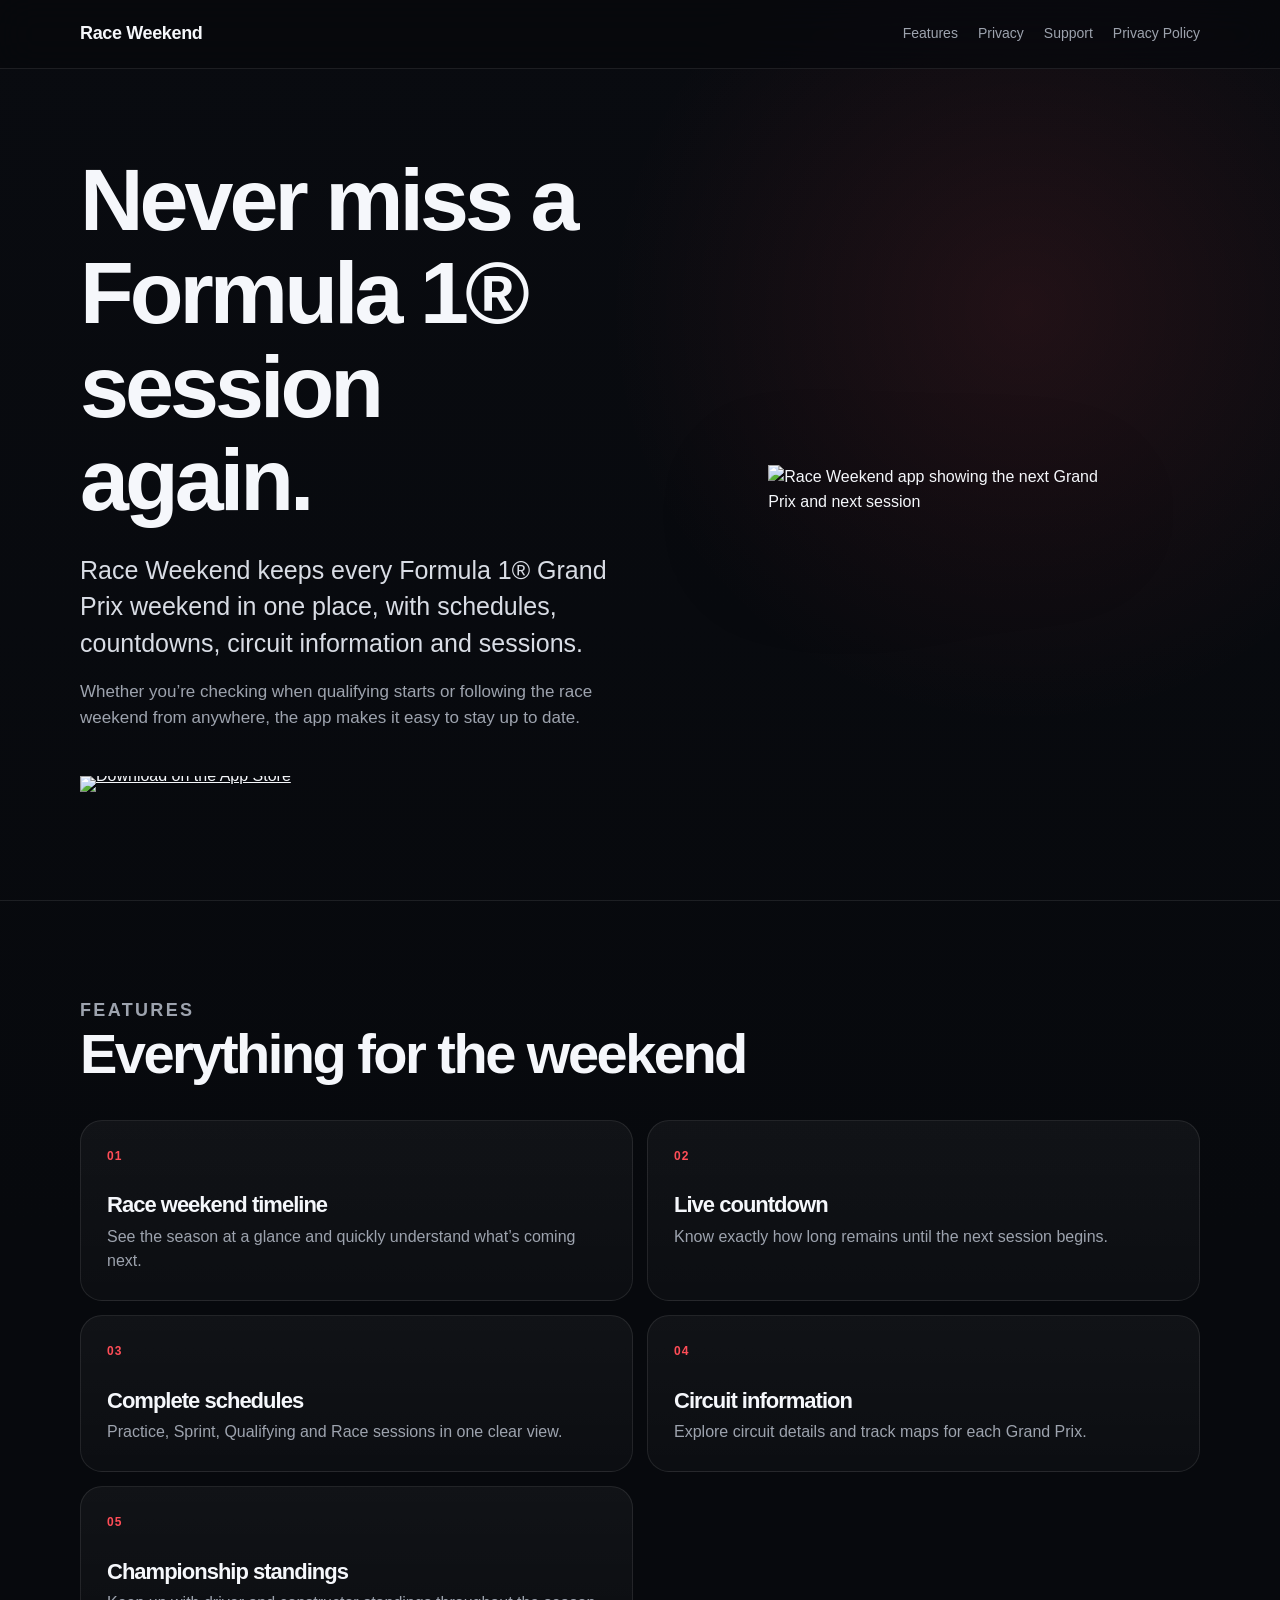
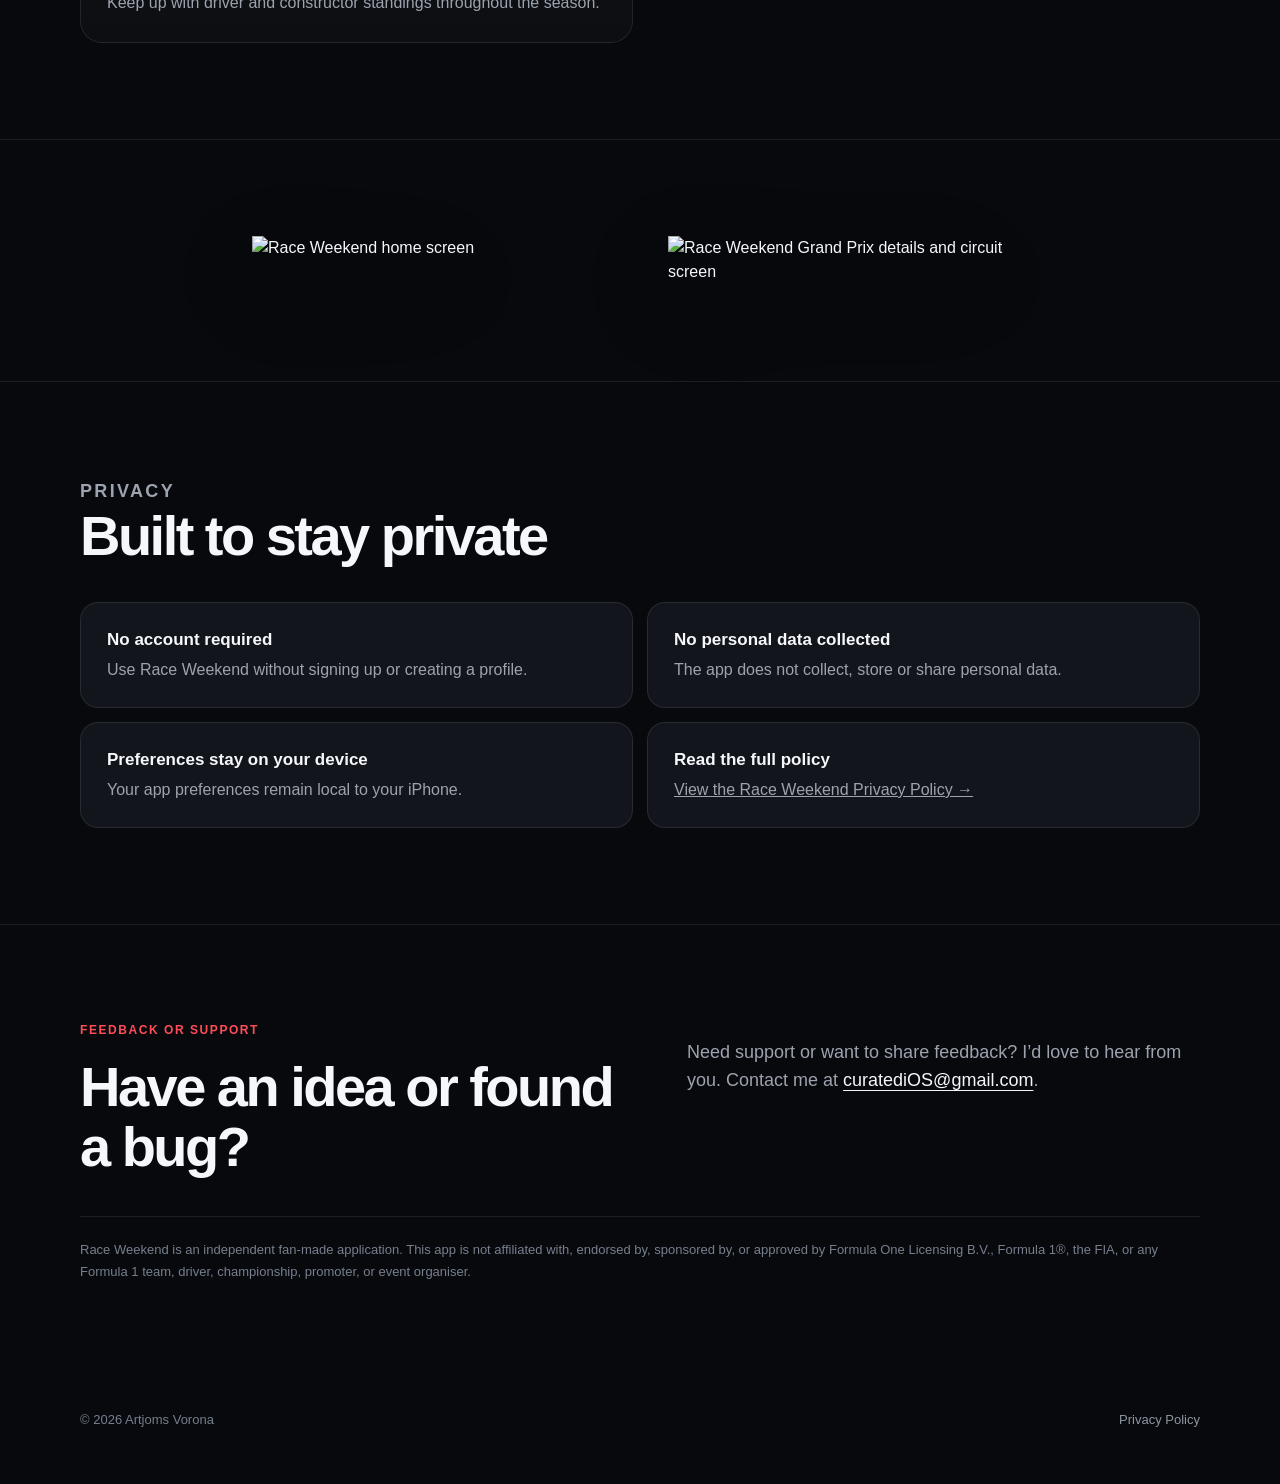
==== index.html @ 5fdb57f1 "Add files via upload" ====
<!doctype html>
<html lang="en">
<head>
  <meta charset="utf-8">
  <meta name="viewport" content="width=device-width, initial-scale=1">
  <title>Race Weekend — Formula 1® Schedule Companion</title>
  <meta name="description" content="Race Weekend keeps Formula 1® Grand Prix schedules, countdowns, circuit information and sessions in one place.">
  <link rel="stylesheet" href="styles.css">
</head>
<body>
  <header class="site-header">
    <div class="container nav">
      <a class="brand" href="./">Race Weekend</a>
      <nav class="nav-links" aria-label="Main navigation">
        <a href="#features">Features</a>
        <a href="#privacy">Privacy</a>
        <a href="#support">Support</a>
        <a href="privacy/">Privacy Policy</a>
      </nav>
    </div>
  </header>

  <main>
    <section class="container hero">
      <div class="hero-copy">
<!--        <p class="eyebrow">Race Weekend</p>-->
        <h1>Never miss a Formula 1® session again.</h1>
        <p class="lead">
          Race Weekend keeps every Formula 1® Grand Prix weekend in one place,
          with schedules, countdowns, circuit information and sessions.
        </p>
        <p class="copy">
          Whether you’re checking when qualifying starts or following the race
          weekend from anywhere, the app makes it easy to stay up to date.
        </p>
        <div class="app-store-cta">
          <a
            href="https://apps.apple.com/app/id6795156300"
            target="_blank"
            rel="noopener noreferrer"
            aria-label="Download Race Weekend on the App Store"
          >
            <img
              src="assets/download-on-the-app-store.svg"
              alt="Download on the App Store"
              class="app-store-badge"
            >
          </a>
        </div>
      </div>

      <div class="phone-stage">
        <img src="assets/race-weekend-home.png" alt="Race Weekend app showing the next Grand Prix and next session">
      </div>
    </section>

    <section class="section" id="features">
      <div class="container">
        <div class="section-heading">
          <p class="eyebrow">Features</p>
          <h2>Everything for the weekend</h2>
        </div>

        <div class="feature-grid">
          <article class="card">
            <span class="number">01</span>
            <h3>Race weekend timeline</h3>
            <p>See the season at a glance and quickly understand what’s coming next.</p>
          </article>

          <article class="card">
            <span class="number">02</span>
            <h3>Live countdown</h3>
            <p>Know exactly how long remains until the next session begins.</p>
          </article>

          <article class="card">
            <span class="number">03</span>
            <h3>Complete schedules</h3>
            <p>Practice, Sprint, Qualifying and Race sessions in one clear view.</p>
          </article>

          <article class="card">
            <span class="number">04</span>
            <h3>Circuit information</h3>
            <p>Explore circuit details and track maps for each Grand Prix.</p>
          </article>

          <article class="card">
            <span class="number">05</span>
            <h3>Championship standings</h3>
            <p>Keep up with driver and constructor standings throughout the season.</p>
          </article>
        </div>
      </div>
    </section>

    <section class="section">
      <div class="container screenshot-section">
        <div class="screenshot">
          <img src="assets/race-weekend-home.png" alt="Race Weekend home screen">
        </div>
        <div class="screenshot">
          <img src="assets/race-weekend-details.png" alt="Race Weekend Grand Prix details and circuit screen">
        </div>
      </div>
    </section>

    <section class="section" id="privacy">
      <div class="container">
        <div class="section-heading">
          <p class="eyebrow">Privacy</p>
          <h2>Built to stay private</h2>
        </div>

        <div class="privacy-grid">
          <div class="privacy-item">
            <strong>No account required</strong>
            <span>Use Race Weekend without signing up or creating a profile.</span>
          </div>
          <div class="privacy-item">
            <strong>No personal data collected</strong>
            <span>The app does not collect, store or share personal data.</span>
          </div>
          <div class="privacy-item">
            <strong>Preferences stay on your device</strong>
            <span>Your app preferences remain local to your iPhone.</span>
          </div>
          <div class="privacy-item">
            <strong>Read the full policy</strong>
            <span><a href="privacy/">View the Race Weekend Privacy Policy →</a></span>
          </div>
        </div>
      </div>
    </section>

    <section class="section" id="support">
      <div class="container contact">
        <div>
          <p class="eyebrow">Feedback or support</p>
          <h2>Have an idea or found a bug?</h2>
        </div>

        <div class="contact-copy">
          <p>
            Need support or want to share feedback? I’d love to hear from you.
            Contact me at
            <a href="mailto:curatediOS@gmail.com">curatediOS@gmail.com</a>.
          </p>
        </div>
      </div>

      <div class="container disclaimer">
        Race Weekend is an independent fan-made application. This app is not
        affiliated with, endorsed by, sponsored by, or approved by Formula One
        Licensing B.V., Formula 1®, the FIA, or any Formula 1 team, driver,
        championship, promoter, or event organiser.
      </div>
    </section>
  </main>

  <footer>
    <div class="container footer-row">
      <span>© 2026 Artjoms Vorona</span>
      <div class="footer-links">
        <a href="privacy/">Privacy Policy</a>
      </div>
    </div>
  </footer>
</body>
</html>
---- styles.css ----
:root {
  color-scheme: dark;
  --bg: #07090d;
  --surface: #12151b;
  --surface-2: #181c23;
  --text: #f5f7fb;
  --muted: #9da3ae;
  --line: rgba(255,255,255,.09);
  --accent: #ff4d57;
  --green: #33d17a;
  --max: 1120px;
}

* { box-sizing: border-box; }

html { scroll-behavior: smooth; }

body {
  margin: 0;
  background:
    radial-gradient(circle at 80% 10%, rgba(255,77,87,.10), transparent 26rem),
    linear-gradient(180deg, #090b10 0%, var(--bg) 40%);
  color: var(--text);
  font-family: -apple-system, BlinkMacSystemFont, "SF Pro Display", "SF Pro Text",
    "Helvetica Neue", Arial, sans-serif;
  -webkit-font-smoothing: antialiased;
  line-height: 1.55;
}

a { color: inherit; }

.container {
  width: min(var(--max), calc(100% - 40px));
  margin: 0 auto;
}

.site-header {
  position: sticky;
  top: 0;
  z-index: 10;
  background: rgba(7,9,13,.76);
  backdrop-filter: blur(18px);
  -webkit-backdrop-filter: blur(18px);
  border-bottom: 1px solid var(--line);
}

.nav {
  min-height: 68px;
  display: flex;
  align-items: center;
  justify-content: space-between;
  gap: 24px;
}

.brand {
  color: var(--text);
  text-decoration: none;
  font-size: 18px;
  font-weight: 700;
  letter-spacing: -.02em;
}

.nav-links {
  display: flex;
  align-items: center;
  gap: 20px;
  font-size: 14px;
}

.nav-links a {
  color: var(--muted);
  text-decoration: none;
}

.nav-links a:hover { color: var(--text); }

.hero {
  min-height: 760px;
  display: grid;
  grid-template-columns: 1.02fr .98fr;
  gap: 72px;
  align-items: center;
  padding: 84px 0 72px;
}

.eyebrow {
  margin: 0 0 18px;
  color: var(--accent);
  font-size: 12px;
  font-weight: 800;
  letter-spacing: .13em;
  text-transform: uppercase;
}

h1, h2, h3 {
  line-height: 1.06;
  letter-spacing: -.045em;
}

h1 {
  margin: 0;
  max-width: 720px;
  font-size: clamp(52px, 7vw, 88px);
  font-weight: 720;
}

.hero .lead {
  margin: 26px 0 0;
  max-width: 650px;
  color: #d9dde5;
  font-size: clamp(20px, 2.2vw, 25px);
  line-height: 1.45;
}

.hero .copy {
  margin: 18px 0 0;
  max-width: 620px;
  color: var(--muted);
  font-size: 17px;
}



.app-store-cta {
  margin-top: 32px;
}

.app-store-cta a {
  display: inline-block;
  line-height: 0;
}

.app-store-badge {
  display: block;
  height: 52px;
  width: auto;
  transition: opacity 160ms ease, transform 160ms ease;
}

.app-store-cta a:hover .app-store-badge {
  opacity: .90;
  transform: translateY(-1px);
}

.phone-stage {
  display: flex;
  justify-content: center;
  align-items: end;
  min-width: 0;
}

.phone-stage img {
  display: block;
  width: min(350px, 100%);
  height: auto;
  filter: drop-shadow(0 35px 55px rgba(0,0,0,.50));
}

.section {
  padding: 96px 0;
  border-top: 1px solid var(--line);
}

.section-heading {
  max-width: 720px;
  margin-bottom: 36px;
}

.section-heading h2 {
  margin: 0 0 12px;
  font-size: clamp(36px, 5vw, 56px);
}

.section-heading p {
  margin: 0;
  color: var(--muted);
  font-size: 18px;
}

.feature-grid {
  display: grid;
  grid-template-columns: repeat(2, minmax(0, 1fr));
  gap: 14px;
}

.card {
  min-height: 150px;
  padding: 26px;
  border: 1px solid var(--line);
  border-radius: 22px;
  background: linear-gradient(180deg, rgba(255,255,255,.045), rgba(255,255,255,.025));
}

.card .number {
  display: block;
  margin-bottom: 28px;
  color: var(--accent);
  font-size: 12px;
  font-weight: 800;
  letter-spacing: .08em;
}

.card h3 {
  margin: 0 0 8px;
  font-size: 22px;
}

.card p {
  margin: 0;
  color: var(--muted);
}

.screenshot-section {
  display: grid;
  grid-template-columns: repeat(2, 360px);
  justify-content: center;
  gap: 56px;
  align-items: start;
}

.screenshot {
  display: flex;
  justify-content: center;
  align-items: flex-start;
}

.screenshot img {
  display: block;
  width: 100%;
  height: auto;
  filter: drop-shadow(0 30px 50px rgba(0,0,0,.45));
}

.privacy-grid {
  display: grid;
  grid-template-columns: 1fr 1fr;
  gap: 14px;
}

.privacy-item {
  padding: 24px 26px;
  border-radius: 18px;
  background: var(--surface);
  border: 1px solid var(--line);
}

.privacy-item strong {
  display: block;
  margin-bottom: 5px;
  font-size: 17px;
}

.privacy-item span { color: var(--muted); }

.contact {
  display: grid;
  grid-template-columns: 1.05fr .95fr;
  gap: 40px;
  align-items: start;
}

.contact h2 {
  margin: 0;
  font-size: clamp(36px, 5vw, 56px);
}

.contact-copy {
  color: var(--muted);
  font-size: 18px;
}

.contact-copy a {
  color: var(--text);
  text-underline-offset: 4px;
}

.disclaimer {
  margin-top: 40px;
  padding: 22px 0 0;
  border-top: 1px solid var(--line);
  color: #777f8d;
  font-size: 13px;
  line-height: 1.65;
}

footer {
  padding: 32px 0 54px;
  color: #777f8d;
  font-size: 13px;
}

.footer-row {
  display: flex;
  justify-content: space-between;
  gap: 20px;
  flex-wrap: wrap;
}

.footer-links {
  display: flex;
  gap: 18px;
}

.footer-links a {
  color: #8e95a1;
  text-decoration: none;
}

.legal {
  width: min(780px, calc(100% - 40px));
  margin: 0 auto;
  padding: 84px 0 120px;
}

.legal h1 {
  font-size: clamp(42px, 7vw, 68px);
}

.legal h2 {
  margin: 48px 0 14px;
  font-size: 25px;
}

.legal p, .legal li {
  color: #b0b6c0;
  font-size: 17px;
}

.legal ul {
  padding-left: 22px;
}

.legal .meta {
  margin: 18px 0 42px;
  color: #7f8793;
}

.legal hr {
  border: 0;
  border-top: 1px solid var(--line);
  margin: 40px 0;
}

@media (max-width: 820px) {
  .nav-links a:not(:last-child) { display: none; }

  .hero {
    min-height: 0;
    grid-template-columns: 1fr;
    gap: 48px;
    padding-top: 68px;
  }

  .hero-copy { text-align: left; }

  .phone-stage img {
  display: block;
  width: min(350px, 100%);
  height: auto;
  filter: drop-shadow(0 35px 55px rgba(0,0,0,.50));
}

@media (max-width: 520px) {
  .container,
  .legal {
    width: min(100% - 28px, var(--max));
  }

  .nav { min-height: 62px; }

  .hero { padding-top: 52px; }

  h1 { font-size: 49px; }

  .card { padding: 22px; }

  .section { padding: 58px 0; }

  .screenshot {
  display: flex;
  justify-content: center;
  align-items: flex-start;
}
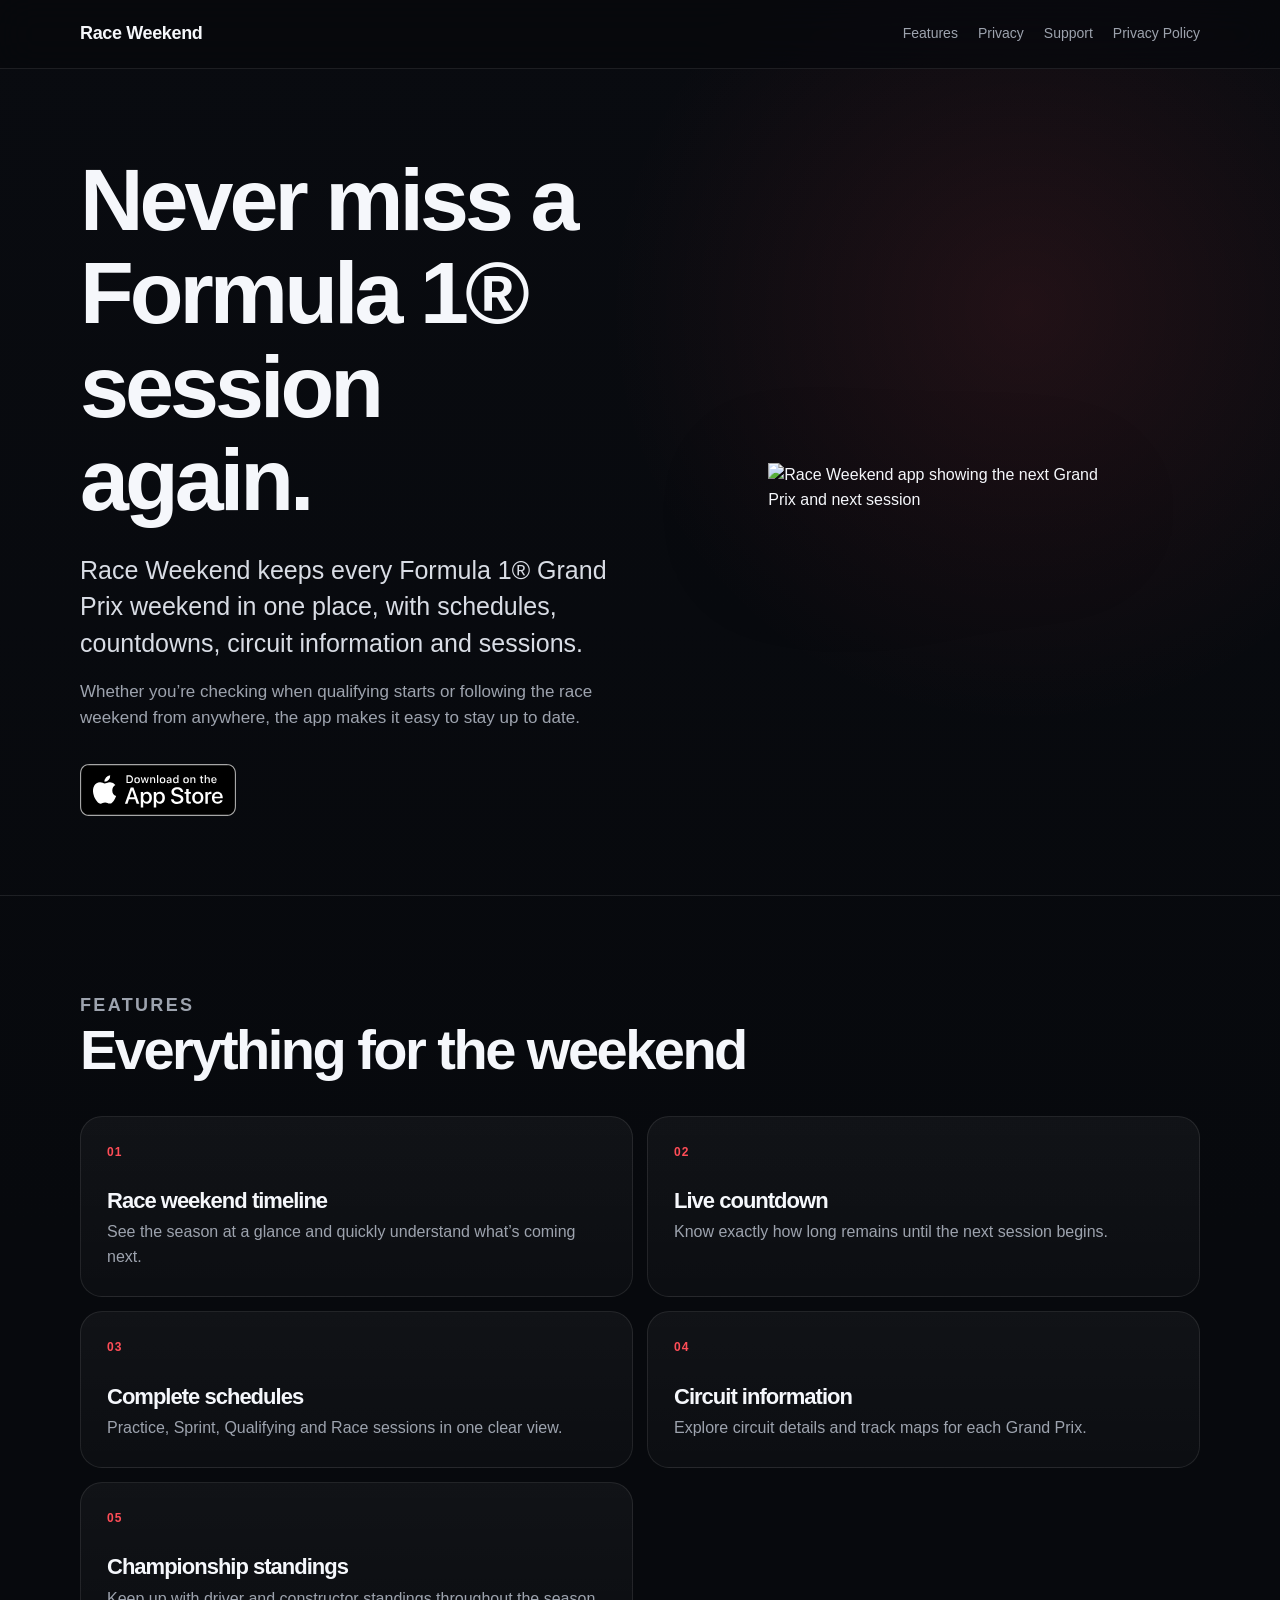
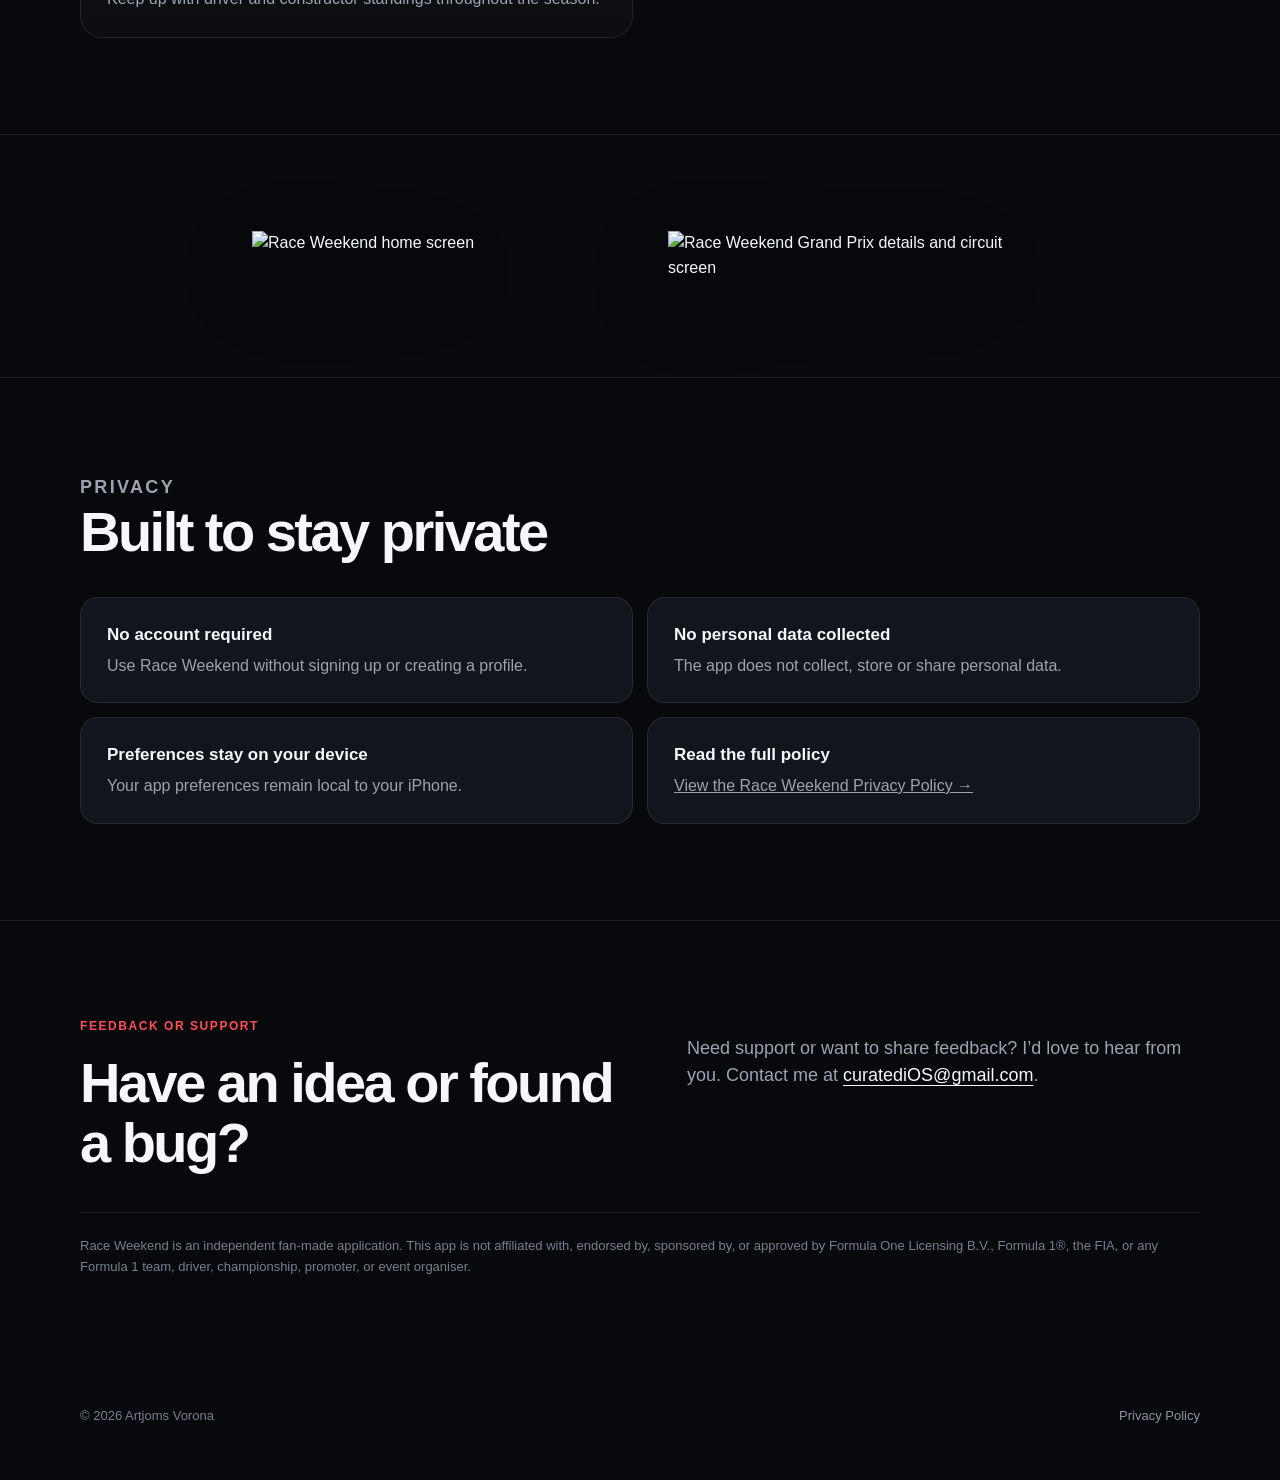
==== commit 47a83ae4: "Update brand link to point to root directory" ====
--- a/index.html
+++ b/index.html
@@ -10,7 +10,7 @@
 <body>
   <header class="site-header">
     <div class="container nav">
-      <a class="brand" href="./">Race Weekend</a>
+      <a class="brand" href="/">Race Weekend</a>
       <nav class="nav-links" aria-label="Main navigation">
         <a href="#features">Features</a>
         <a href="#privacy">Privacy</a>
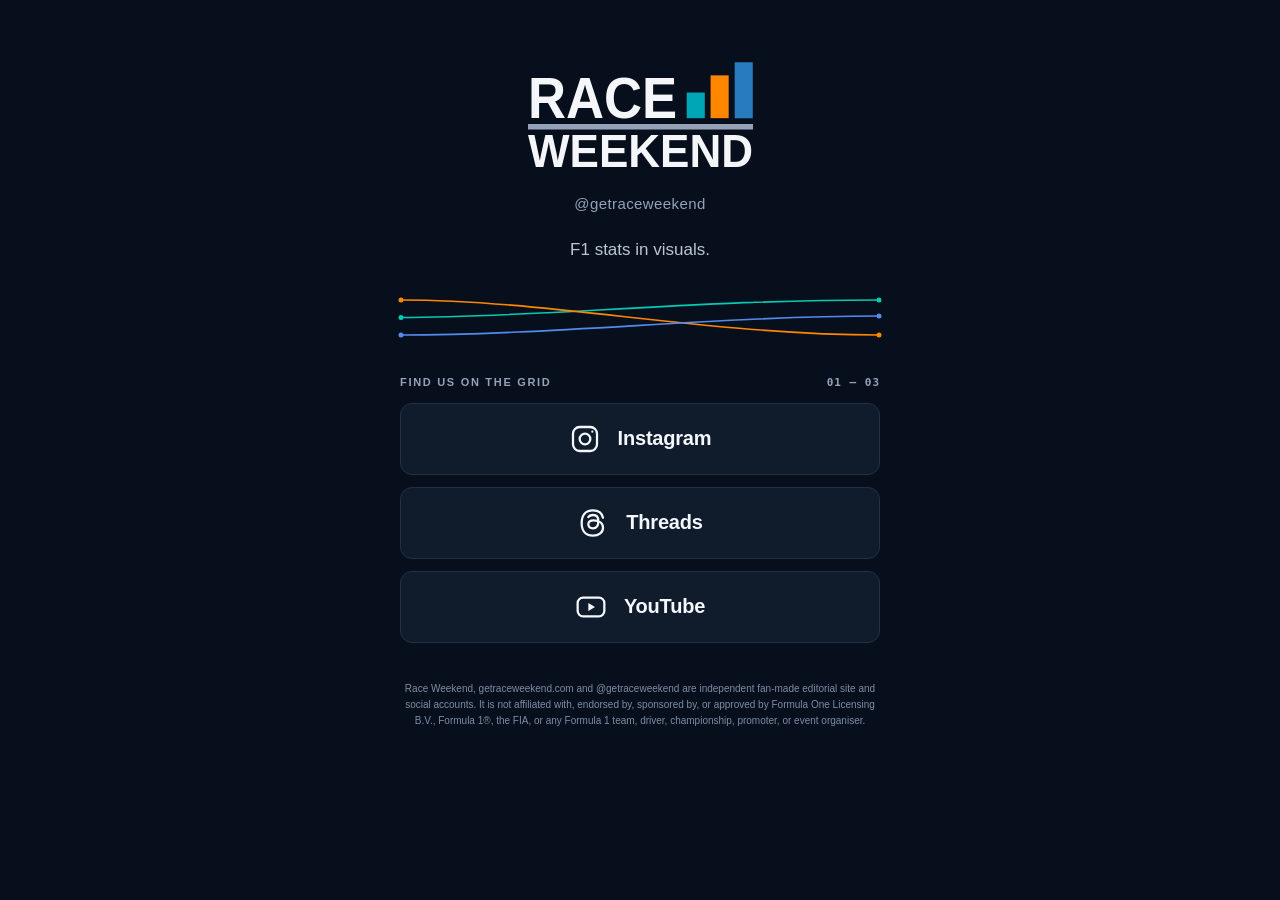
==== commit 1aeb49ed: "@getraceweekend socials home page" ====
--- a/index.html
+++ b/index.html
@@ -1,171 +1,37 @@
 <!doctype html>
 <html lang="en">
-<head>
-  <meta charset="utf-8">
-  <meta name="viewport" content="width=device-width, initial-scale=1">
-  <title>Race Weekend — Formula 1® Schedule Companion</title>
-  <meta name="description" content="Race Weekend keeps Formula 1® Grand Prix schedules, countdowns, circuit information and sessions in one place.">
-  <link rel="stylesheet" href="styles.css">
-</head>
-<body>
-  <header class="site-header">
-    <div class="container nav">
-      <a class="brand" href="/">Race Weekend</a>
-      <nav class="nav-links" aria-label="Main navigation">
-        <a href="#features">Features</a>
-        <a href="#privacy">Privacy</a>
-        <a href="#support">Support</a>
-        <a href="privacy/">Privacy Policy</a>
-      </nav>
-    </div>
-  </header>
+  <head>
+    <meta charset="UTF-8">
+    <meta name="viewport" content="width=device-width, initial-scale=1">
+    <meta name="theme-color" content="#080f1c">
+    <meta name="description" content="Race Weekend. F1 stats, race stories, and visuals. Follow @getraceweekend and see the race from a different angle.">
+    <meta property="og:title" content="Race Weekend · F1 stats in visuals">
+    <meta property="og:description" content="F1 stats in visuals. Find Race Weekend on social.">
+    <meta property="og:type" content="website">
+    <title>Race Weekend · F1 stats in visuals</title>
+    <link rel="icon" href="favicon.svg" type="image/svg+xml">
+    <link rel="stylesheet" href="styles.css">
+    <script src="socials.js" defer></script>
+  </head>
+  <body>
+    <main>
+      <header class="profile">
+        <h1><img class="logo" src="logo.svg" alt="Race Weekend" width="1008" height="480"></h1>
+        <p class="handle">@getraceweekend</p>
+        <p class="description">F1 stats in visuals.</p>
+      </header>
 
-  <main>
-    <section class="container hero">
-      <div class="hero-copy">
-<!--        <p class="eyebrow">Race Weekend</p>-->
-        <h1>Never miss a Formula 1® session again.</h1>
-        <p class="lead">
-          Race Weekend keeps every Formula 1® Grand Prix weekend in one place,
-          with schedules, countdowns, circuit information and sessions.
-        </p>
-        <p class="copy">
-          Whether you’re checking when qualifying starts or following the race
-          weekend from anywhere, the app makes it easy to stay up to date.
-        </p>
-        <div class="app-store-cta">
-          <a
-            href="https://apps.apple.com/app/id6795156300"
-            target="_blank"
-            rel="noopener noreferrer"
-            aria-label="Download Race Weekend on the App Store"
-          >
-            <img
-              src="assets/download-on-the-app-store.svg"
-              alt="Download on the App Store"
-              class="app-store-badge"
-            >
-          </a>
-        </div>
+      <div class="racing-lines" aria-hidden="true">
+        <svg viewBox="0 0 480 62" fill="none"><path d="M1 29.5C140 29.5 290 12 479 12" stroke="#00cbb3"/><path d="M1 12C150 12 310 47 479 47" stroke="#ff8700"/><path d="M1 47C155 47 320 28 479 28" stroke="#538aee"/><circle cx="1" cy="29.5" r="2.5" fill="#00cbb3"/><circle cx="1" cy="12" r="2.5" fill="#ff8700"/><circle cx="1" cy="47" r="2.5" fill="#538aee"/><circle cx="479" cy="12" r="2.5" fill="#00cbb3"/><circle cx="479" cy="47" r="2.5" fill="#ff8700"/><circle cx="479" cy="28" r="2.5" fill="#538aee"/></svg>
       </div>
 
-      <div class="phone-stage">
-        <img src="assets/race-weekend-home.png" alt="Race Weekend app showing the next Grand Prix and next session">
-      </div>
-    </section>
+      <section class="socials" aria-labelledby="social-heading">
+        <div class="section-label"><h2 id="social-heading">FIND US ON THE GRID</h2><span>01 — 03</span></div>
+        <div id="social-links"></div>
+        <noscript><p class="noscript">Follow @getraceweekend:</p><a class="social-link" href="https://www.instagram.com/getraceweekend/">Instagram</a><a class="social-link" href="https://www.threads.com/@getraceweekend">Threads</a><a class="social-link" href="https://www.youtube.com/@getraceweekend">YouTube</a></noscript>
+      </section>
 
-    <section class="section" id="features">
-      <div class="container">
-        <div class="section-heading">
-          <p class="eyebrow">Features</p>
-          <h2>Everything for the weekend</h2>
-        </div>
-
-        <div class="feature-grid">
-          <article class="card">
-            <span class="number">01</span>
-            <h3>Race weekend timeline</h3>
-            <p>See the season at a glance and quickly understand what’s coming next.</p>
-          </article>
-
-          <article class="card">
-            <span class="number">02</span>
-            <h3>Live countdown</h3>
-            <p>Know exactly how long remains until the next session begins.</p>
-          </article>
-
-          <article class="card">
-            <span class="number">03</span>
-            <h3>Complete schedules</h3>
-            <p>Practice, Sprint, Qualifying and Race sessions in one clear view.</p>
-          </article>
-
-          <article class="card">
-            <span class="number">04</span>
-            <h3>Circuit information</h3>
-            <p>Explore circuit details and track maps for each Grand Prix.</p>
-          </article>
-
-          <article class="card">
-            <span class="number">05</span>
-            <h3>Championship standings</h3>
-            <p>Keep up with driver and constructor standings throughout the season.</p>
-          </article>
-        </div>
-      </div>
-    </section>
-
-    <section class="section">
-      <div class="container screenshot-section">
-        <div class="screenshot">
-          <img src="assets/race-weekend-home.png" alt="Race Weekend home screen">
-        </div>
-        <div class="screenshot">
-          <img src="assets/race-weekend-details.png" alt="Race Weekend Grand Prix details and circuit screen">
-        </div>
-      </div>
-    </section>
-
-    <section class="section" id="privacy">
-      <div class="container">
-        <div class="section-heading">
-          <p class="eyebrow">Privacy</p>
-          <h2>Built to stay private</h2>
-        </div>
-
-        <div class="privacy-grid">
-          <div class="privacy-item">
-            <strong>No account required</strong>
-            <span>Use Race Weekend without signing up or creating a profile.</span>
-          </div>
-          <div class="privacy-item">
-            <strong>No personal data collected</strong>
-            <span>The app does not collect, store or share personal data.</span>
-          </div>
-          <div class="privacy-item">
-            <strong>Preferences stay on your device</strong>
-            <span>Your app preferences remain local to your iPhone.</span>
-          </div>
-          <div class="privacy-item">
-            <strong>Read the full policy</strong>
-            <span><a href="privacy/">View the Race Weekend Privacy Policy →</a></span>
-          </div>
-        </div>
-      </div>
-    </section>
-
-    <section class="section" id="support">
-      <div class="container contact">
-        <div>
-          <p class="eyebrow">Feedback or support</p>
-          <h2>Have an idea or found a bug?</h2>
-        </div>
-
-        <div class="contact-copy">
-          <p>
-            Need support or want to share feedback? I’d love to hear from you.
-            Contact me at
-            <a href="mailto:curatediOS@gmail.com">curatediOS@gmail.com</a>.
-          </p>
-        </div>
-      </div>
-
-      <div class="container disclaimer">
-        Race Weekend is an independent fan-made application. This app is not
-        affiliated with, endorsed by, sponsored by, or approved by Formula One
-        Licensing B.V., Formula 1®, the FIA, or any Formula 1 team, driver,
-        championship, promoter, or event organiser.
-      </div>
-    </section>
-  </main>
-
-  <footer>
-    <div class="container footer-row">
-      <span>© 2026 Artjoms Vorona</span>
-      <div class="footer-links">
-        <a href="privacy/">Privacy Policy</a>
-      </div>
-    </div>
-  </footer>
-</body>
+      <footer><p>Race Weekend, getraceweekend.com and @getraceweekend are independent fan-made editorial site and social accounts. It is not affiliated with, endorsed by, sponsored by, or approved by Formula One Licensing B.V., Formula 1®, the FIA, or any Formula 1 team, driver, championship, promoter, or event organiser.</p></footer>
+    </main>
+  </body>
 </html>
--- a/styles.css
+++ b/styles.css
@@ -1,383 +1,31 @@
-:root {
-  color-scheme: dark;
-  --bg: #07090d;
-  --surface: #12151b;
-  --surface-2: #181c23;
-  --text: #f5f7fb;
-  --muted: #9da3ae;
-  --line: rgba(255,255,255,.09);
-  --accent: #ff4d57;
-  --green: #33d17a;
-  --max: 1120px;
-}
-
+:root { color-scheme: dark; --bg: #080f1c; --panel: #101c2c; --text: #f4f7fc; --muted: #93a2b9; --teal: #00cbb3; }
 * { box-sizing: border-box; }
-
-html { scroll-behavior: smooth; }
-
-body {
-  margin: 0;
-  background:
-    radial-gradient(circle at 80% 10%, rgba(255,77,87,.10), transparent 26rem),
-    linear-gradient(180deg, #090b10 0%, var(--bg) 40%);
-  color: var(--text);
-  font-family: -apple-system, BlinkMacSystemFont, "SF Pro Display", "SF Pro Text",
-    "Helvetica Neue", Arial, sans-serif;
-  -webkit-font-smoothing: antialiased;
-  line-height: 1.55;
-}
-
-a { color: inherit; }
-
-.container {
-  width: min(var(--max), calc(100% - 40px));
-  margin: 0 auto;
-}
-
-.site-header {
-  position: sticky;
-  top: 0;
-  z-index: 10;
-  background: rgba(7,9,13,.76);
-  backdrop-filter: blur(18px);
-  -webkit-backdrop-filter: blur(18px);
-  border-bottom: 1px solid var(--line);
-}
-
-.nav {
-  min-height: 68px;
-  display: flex;
-  align-items: center;
-  justify-content: space-between;
-  gap: 24px;
-}
-
-.brand {
-  color: var(--text);
-  text-decoration: none;
-  font-size: 18px;
-  font-weight: 700;
-  letter-spacing: -.02em;
-}
-
-.nav-links {
-  display: flex;
-  align-items: center;
-  gap: 20px;
-  font-size: 14px;
-}
-
-.nav-links a {
-  color: var(--muted);
-  text-decoration: none;
-}
-
-.nav-links a:hover { color: var(--text); }
-
-.hero {
-  min-height: 760px;
-  display: grid;
-  grid-template-columns: 1.02fr .98fr;
-  gap: 72px;
-  align-items: center;
-  padding: 84px 0 72px;
-}
-
-.eyebrow {
-  margin: 0 0 18px;
-  color: var(--accent);
-  font-size: 12px;
-  font-weight: 800;
-  letter-spacing: .13em;
-  text-transform: uppercase;
-}
-
-h1, h2, h3 {
-  line-height: 1.06;
-  letter-spacing: -.045em;
-}
-
-h1 {
-  margin: 0;
-  max-width: 720px;
-  font-size: clamp(52px, 7vw, 88px);
-  font-weight: 720;
-}
-
-.hero .lead {
-  margin: 26px 0 0;
-  max-width: 650px;
-  color: #d9dde5;
-  font-size: clamp(20px, 2.2vw, 25px);
-  line-height: 1.45;
-}
-
-.hero .copy {
-  margin: 18px 0 0;
-  max-width: 620px;
-  color: var(--muted);
-  font-size: 17px;
-}
-
-
-
-.app-store-cta {
-  margin-top: 32px;
-}
-
-.app-store-cta a {
-  display: inline-block;
-  line-height: 0;
-}
-
-.app-store-badge {
-  display: block;
-  height: 52px;
-  width: auto;
-  transition: opacity 160ms ease, transform 160ms ease;
-}
-
-.app-store-cta a:hover .app-store-badge {
-  opacity: .90;
-  transform: translateY(-1px);
-}
-
-.phone-stage {
-  display: flex;
-  justify-content: center;
-  align-items: end;
-  min-width: 0;
-}
-
-.phone-stage img {
-  display: block;
-  width: min(350px, 100%);
-  height: auto;
-  filter: drop-shadow(0 35px 55px rgba(0,0,0,.50));
-}
-
-.section {
-  padding: 96px 0;
-  border-top: 1px solid var(--line);
-}
-
-.section-heading {
-  max-width: 720px;
-  margin-bottom: 36px;
-}
-
-.section-heading h2 {
-  margin: 0 0 12px;
-  font-size: clamp(36px, 5vw, 56px);
-}
-
-.section-heading p {
-  margin: 0;
-  color: var(--muted);
-  font-size: 18px;
-}
-
-.feature-grid {
-  display: grid;
-  grid-template-columns: repeat(2, minmax(0, 1fr));
-  gap: 14px;
-}
-
-.card {
-  min-height: 150px;
-  padding: 26px;
-  border: 1px solid var(--line);
-  border-radius: 22px;
-  background: linear-gradient(180deg, rgba(255,255,255,.045), rgba(255,255,255,.025));
-}
-
-.card .number {
-  display: block;
-  margin-bottom: 28px;
-  color: var(--accent);
-  font-size: 12px;
-  font-weight: 800;
-  letter-spacing: .08em;
-}
-
-.card h3 {
-  margin: 0 0 8px;
-  font-size: 22px;
-}
-
-.card p {
-  margin: 0;
-  color: var(--muted);
-}
-
-.screenshot-section {
-  display: grid;
-  grid-template-columns: repeat(2, 360px);
-  justify-content: center;
-  gap: 56px;
-  align-items: start;
-}
-
-.screenshot {
-  display: flex;
-  justify-content: center;
-  align-items: flex-start;
-}
-
-.screenshot img {
-  display: block;
-  width: 100%;
-  height: auto;
-  filter: drop-shadow(0 30px 50px rgba(0,0,0,.45));
-}
-
-.privacy-grid {
-  display: grid;
-  grid-template-columns: 1fr 1fr;
-  gap: 14px;
-}
-
-.privacy-item {
-  padding: 24px 26px;
-  border-radius: 18px;
-  background: var(--surface);
-  border: 1px solid var(--line);
-}
-
-.privacy-item strong {
-  display: block;
-  margin-bottom: 5px;
-  font-size: 17px;
-}
-
-.privacy-item span { color: var(--muted); }
-
-.contact {
-  display: grid;
-  grid-template-columns: 1.05fr .95fr;
-  gap: 40px;
-  align-items: start;
-}
-
-.contact h2 {
-  margin: 0;
-  font-size: clamp(36px, 5vw, 56px);
-}
-
-.contact-copy {
-  color: var(--muted);
-  font-size: 18px;
-}
-
-.contact-copy a {
-  color: var(--text);
-  text-underline-offset: 4px;
-}
-
-.disclaimer {
-  margin-top: 40px;
-  padding: 22px 0 0;
-  border-top: 1px solid var(--line);
-  color: #777f8d;
-  font-size: 13px;
-  line-height: 1.65;
-}
-
-footer {
-  padding: 32px 0 54px;
-  color: #777f8d;
-  font-size: 13px;
-}
-
-.footer-row {
-  display: flex;
-  justify-content: space-between;
-  gap: 20px;
-  flex-wrap: wrap;
-}
-
-.footer-links {
-  display: flex;
-  gap: 18px;
-}
-
-.footer-links a {
-  color: #8e95a1;
-  text-decoration: none;
-}
-
-.legal {
-  width: min(780px, calc(100% - 40px));
-  margin: 0 auto;
-  padding: 84px 0 120px;
-}
-
-.legal h1 {
-  font-size: clamp(42px, 7vw, 68px);
-}
-
-.legal h2 {
-  margin: 48px 0 14px;
-  font-size: 25px;
-}
-
-.legal p, .legal li {
-  color: #b0b6c0;
-  font-size: 17px;
-}
-
-.legal ul {
-  padding-left: 22px;
-}
-
-.legal .meta {
-  margin: 18px 0 42px;
-  color: #7f8793;
-}
-
-.legal hr {
-  border: 0;
-  border-top: 1px solid var(--line);
-  margin: 40px 0;
-}
-
-@media (max-width: 820px) {
-  .nav-links a:not(:last-child) { display: none; }
-
-  .hero {
-    min-height: 0;
-    grid-template-columns: 1fr;
-    gap: 48px;
-    padding-top: 68px;
-  }
-
-  .hero-copy { text-align: left; }
-
-  .phone-stage img {
-  display: block;
-  width: min(350px, 100%);
-  height: auto;
-  filter: drop-shadow(0 35px 55px rgba(0,0,0,.50));
-}
-
-@media (max-width: 520px) {
-  .container,
-  .legal {
-    width: min(100% - 28px, var(--max));
-  }
-
-  .nav { min-height: 62px; }
-
-  .hero { padding-top: 52px; }
-
-  h1 { font-size: 49px; }
-
-  .card { padding: 22px; }
-
-  .section { padding: 58px 0; }
-
-  .screenshot {
-  display: flex;
-  justify-content: center;
-  align-items: flex-start;
-}
+body { margin: 0; background: var(--bg); color: var(--text); font-family: Arial, Helvetica, sans-serif; -webkit-font-smoothing: antialiased; }
+main { width: min(100% - 48px, 480px); margin: 0 auto; padding: 54px 0 30px; }
+.profile { text-align: center; }
+.logo { display: block; width: min(100%, 225px); height: auto; margin: 0 auto 26px; }
+h1 { margin: 0; }
+.handle { margin: 18px 0 0; color: var(--muted); font-size: 15px; letter-spacing: .4px; }
+.description { color: #bac5d5; font-size: 17px; line-height: 1.75; margin: 23px 0 0; }
+.racing-lines { margin: 23px 0 26px; }
+.racing-lines svg { display: block; width: 100%; height: auto; overflow: visible; }
+.racing-lines path { stroke-width: 1.6; }
+.section-label { display: flex; justify-content: space-between; align-items: center; margin-bottom: 14px; color: var(--muted); }
+.section-label h2, .section-label > span { margin: 0; font-size: 11px; font-weight: 600; letter-spacing: 1.7px; }
+.section-label > span { font-family: monospace; letter-spacing: 1px; }
+#social-links { display: grid; gap: 12px; }
+.social-link { --accent: var(--teal); display: flex; align-items: center; justify-content: center; gap: 17px; width: 100%; padding: 15px 21px; min-height: 72px; border: 1px solid #223045; border-radius: 12px; background: var(--panel); color: var(--text); text-decoration: none; transition: border-color .18s, background .18s, transform .18s; }
+a.social-link:hover { background: #16253a; border-color: var(--accent); transform: translateY(-2px); }
+a.social-link:active { transform: translateY(0); }
+a.social-link:focus-visible { outline: 2px solid var(--accent); outline-offset: 4px; }
+.social-icon { display: grid; place-items: center; flex: 0 0 32px; }
+.social-icon svg { width: 32px; height: 32px; }
+.social-copy { flex: 0 1 auto; }
+.social-copy strong { display: block; font-size: 20px; letter-spacing: -.2px; }
+.social-copy small { display: block; color: var(--muted); font-size: 12px; margin-top: 5px; }
+footer { text-align: center; margin-top: 38px; }
+footer > p { margin: 0; color: #7d8da4; font-size: 10px; line-height: 1.6; }
+.noscript { color: var(--muted); font-size: 14px; line-height: 1.6; }
+@media (min-width: 700px) { main { padding-top: 62px; } }
+@media (max-width: 360px) { main { width: calc(100% - 32px); padding-top: 32px; } .social-link { padding: 15px 17px; } }
+@media (prefers-reduced-motion: reduce) { .social-link { transition: none; } }
